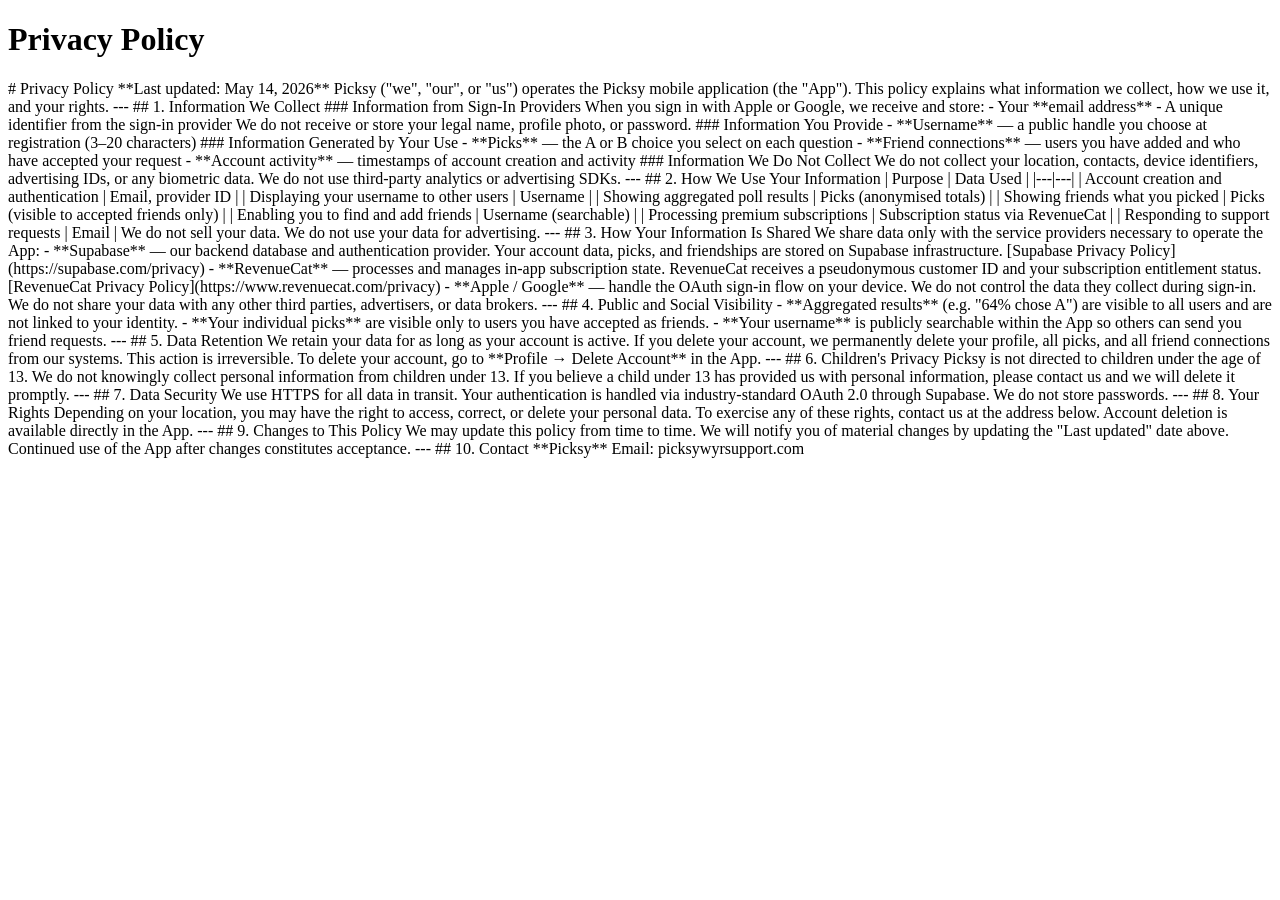
==== privacy.html @ c2216602 "first commit" ====
<!DOCTYPE html>
<html>
<head>
  <title>Privacy Policy</title>
</head>
<body>
  <h1>Privacy Policy</h1>
  <p># Privacy Policy

**Last updated: May 14, 2026**

Picksy ("we", "our", or "us") operates the Picksy mobile application (the "App"). This policy explains what information we collect, how we use it, and your rights.

---

## 1. Information We Collect

### Information from Sign-In Providers
When you sign in with Apple or Google, we receive and store:
- Your **email address**
- A unique identifier from the sign-in provider

We do not receive or store your legal name, profile photo, or password.

### Information You Provide
- **Username** — a public handle you choose at registration (3–20 characters)

### Information Generated by Your Use
- **Picks** — the A or B choice you select on each question
- **Friend connections** — users you have added and who have accepted your request
- **Account activity** — timestamps of account creation and activity

### Information We Do Not Collect
We do not collect your location, contacts, device identifiers, advertising IDs, or any biometric data. We do not use third-party analytics or advertising SDKs.

---

## 2. How We Use Your Information

| Purpose | Data Used |
|---|---|
| Account creation and authentication | Email, provider ID |
| Displaying your username to other users | Username |
| Showing aggregated poll results | Picks (anonymised totals) |
| Showing friends what you picked | Picks (visible to accepted friends only) |
| Enabling you to find and add friends | Username (searchable) |
| Processing premium subscriptions | Subscription status via RevenueCat |
| Responding to support requests | Email |

We do not sell your data. We do not use your data for advertising.

---

## 3. How Your Information Is Shared

We share data only with the service providers necessary to operate the App:

- **Supabase** — our backend database and authentication provider. Your account data, picks, and friendships are stored on Supabase infrastructure. [Supabase Privacy Policy](https://supabase.com/privacy)
- **RevenueCat** — processes and manages in-app subscription state. RevenueCat receives a pseudonymous customer ID and your subscription entitlement status. [RevenueCat Privacy Policy](https://www.revenuecat.com/privacy)
- **Apple / Google** — handle the OAuth sign-in flow on your device. We do not control the data they collect during sign-in.

We do not share your data with any other third parties, advertisers, or data brokers.

---

## 4. Public and Social Visibility

- **Aggregated results** (e.g. "64% chose A") are visible to all users and are not linked to your identity.
- **Your individual picks** are visible only to users you have accepted as friends.
- **Your username** is publicly searchable within the App so others can send you friend requests.

---

## 5. Data Retention

We retain your data for as long as your account is active. If you delete your account, we permanently delete your profile, all picks, and all friend connections from our systems. This action is irreversible.

To delete your account, go to **Profile → Delete Account** in the App.

---

## 6. Children's Privacy

Picksy is not directed to children under the age of 13. We do not knowingly collect personal information from children under 13. If you believe a child under 13 has provided us with personal information, please contact us and we will delete it promptly.

---

## 7. Data Security

We use HTTPS for all data in transit. Your authentication is handled via industry-standard OAuth 2.0 through Supabase. We do not store passwords.

---

## 8. Your Rights

Depending on your location, you may have the right to access, correct, or delete your personal data. To exercise any of these rights, contact us at the address below. Account deletion is available directly in the App.

---

## 9. Changes to This Policy

We may update this policy from time to time. We will notify you of material changes by updating the "Last updated" date above. Continued use of the App after changes constitutes acceptance.

---

## 10. Contact

**Picksy**
Email: picksywyrsupport.com</p>
</body>
</html>
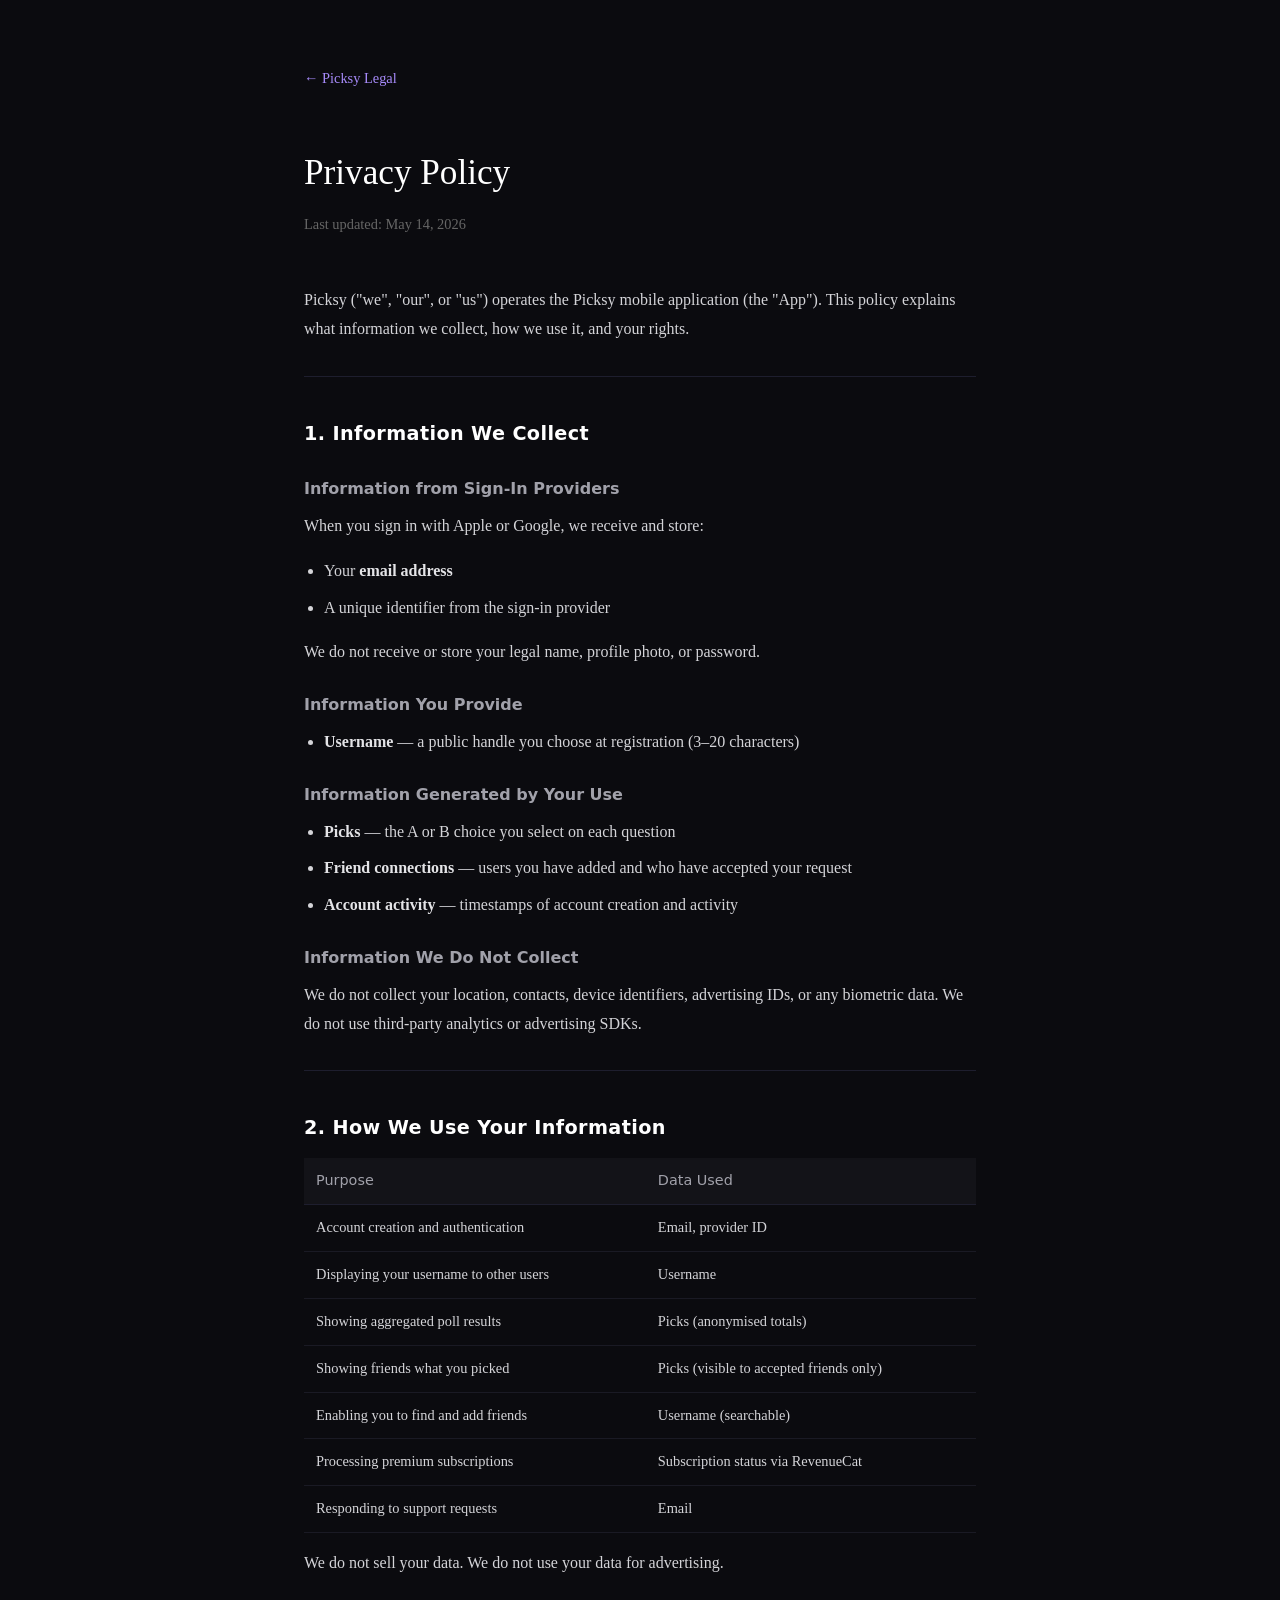
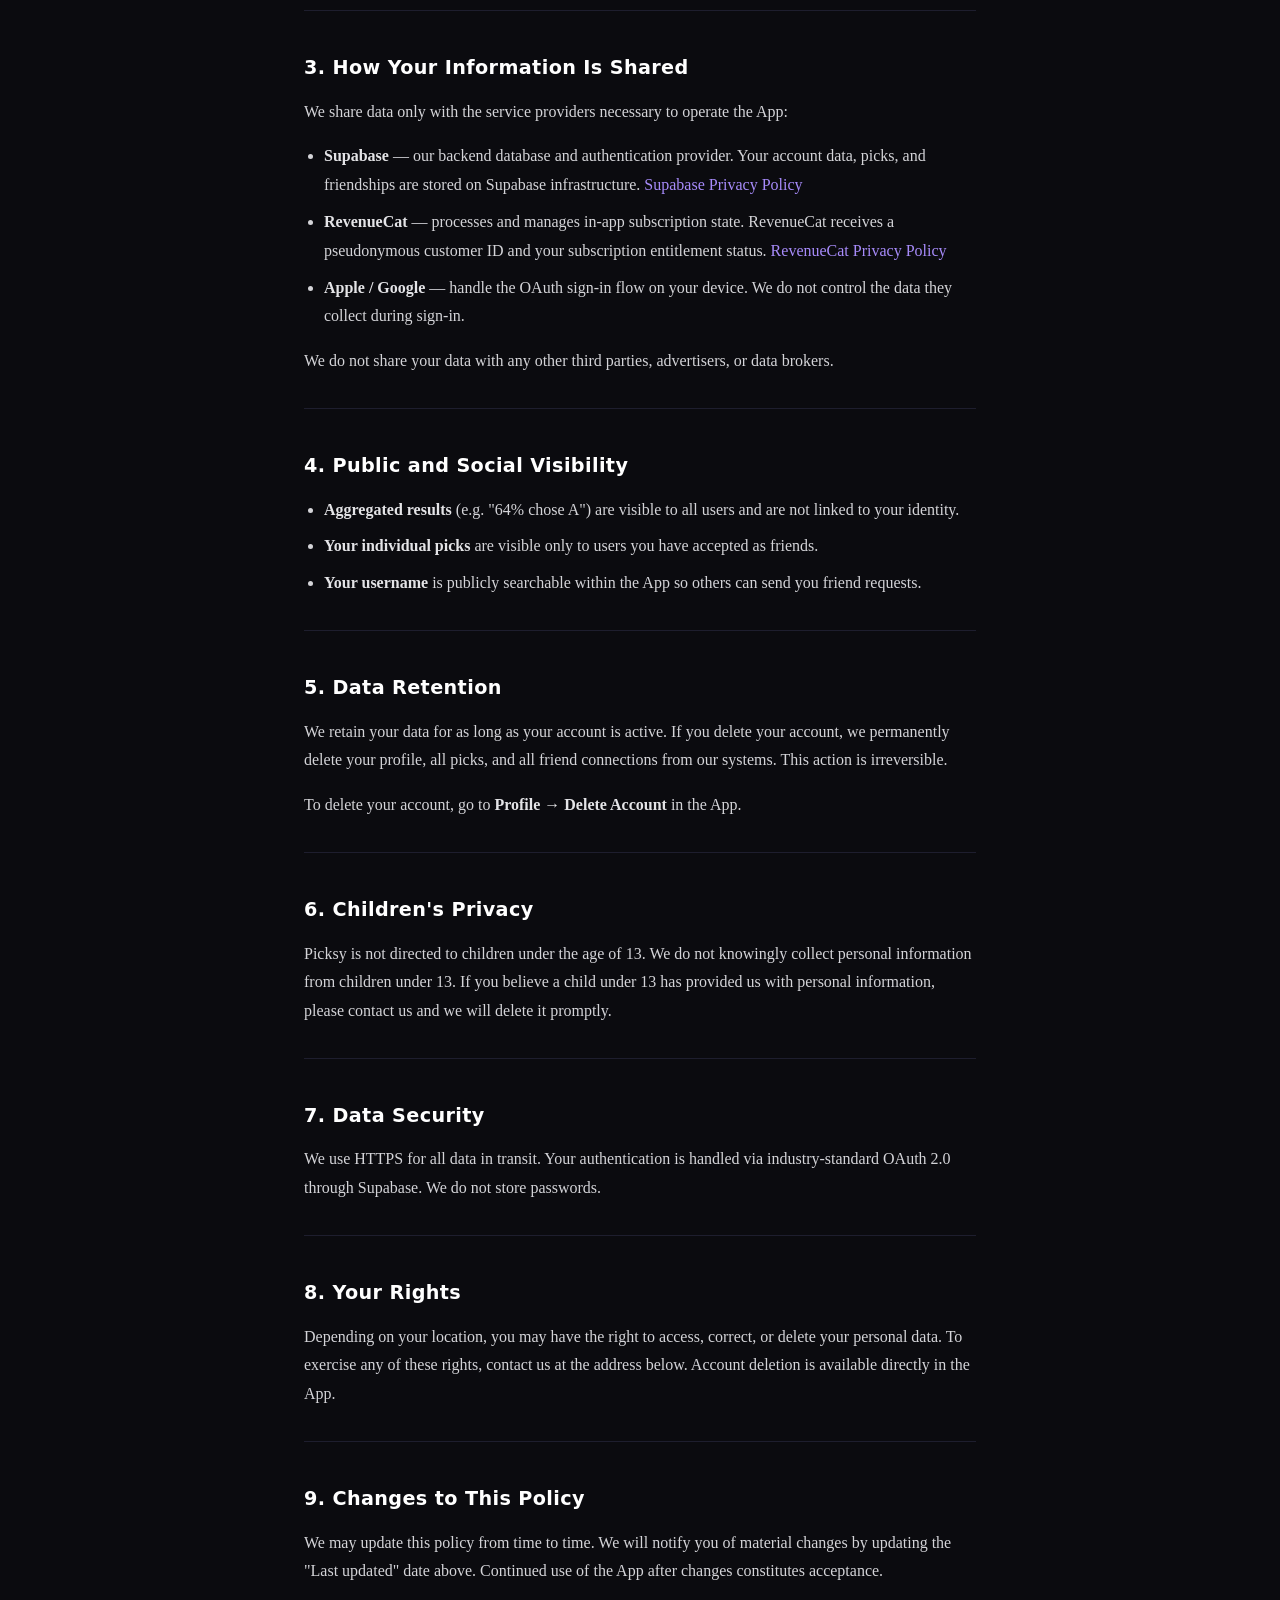
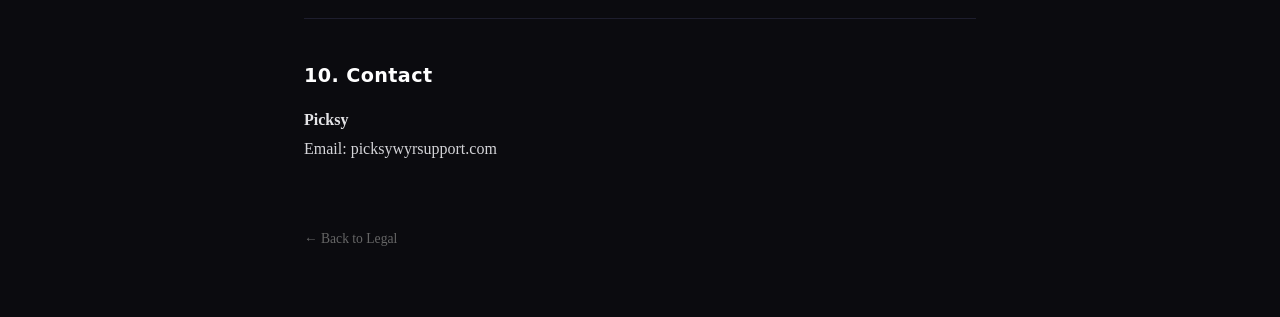
==== commit 6285916d: "second commit" ====
--- a/privacy.html
+++ b/privacy.html
@@ -1,111 +1,143 @@
 <!DOCTYPE html>
-<html>
+<html lang="en">
 <head>
-  <title>Privacy Policy</title>
+  <meta charset="UTF-8">
+  <meta name="viewport" content="width=device-width, initial-scale=1.0">
+  <title>Privacy Policy – Picksy</title>
+  <style>
+    * { margin: 0; padding: 0; box-sizing: border-box; }
+    body { background: #0B0B0F; color: #d4d4d8; font-family: Georgia, serif; line-height: 1.8; }
+    .container { max-width: 720px; margin: 0 auto; padding: 64px 24px; }
+    nav { margin-bottom: 48px; }
+    nav a { color: #a78bfa; text-decoration: none; font-size: 0.9rem; }
+    nav a:hover { color: #c4b5fd; }
+    h1 { font-size: 2.2rem; font-weight: 400; color: #fff; margin-bottom: 8px; }
+    .updated { color: #666; font-size: 0.9rem; margin-bottom: 48px; }
+    h2 { font-size: 1.2rem; font-weight: 600; color: #fff; margin: 40px 0 12px; font-family: system-ui, sans-serif; letter-spacing: 0.02em; }
+    h3 { font-size: 1rem; font-weight: 600; color: #a1a1aa; margin: 24px 0 8px; font-family: system-ui, sans-serif; }
+    p { margin-bottom: 16px; }
+    ul { padding-left: 20px; margin-bottom: 16px; }
+    li { margin-bottom: 8px; }
+    strong { color: #e4e4e7; }
+    hr { border: none; border-top: 1px solid #1e1e2e; margin: 32px 0; }
+    table { width: 100%; border-collapse: collapse; margin-bottom: 16px; font-size: 0.9rem; }
+    th { text-align: left; padding: 10px 12px; background: #131318; color: #a1a1aa; font-family: system-ui, sans-serif; font-weight: 500; border-bottom: 1px solid #1e1e2e; }
+    td { padding: 10px 12px; border-bottom: 1px solid #1a1a24; }
+    a { color: #a78bfa; text-decoration: none; }
+    a:hover { color: #c4b5fd; }
+    .back { display: inline-block; margin-top: 48px; color: #666; font-size: 0.85rem; text-decoration: none; }
+    .back:hover { color: #a78bfa; }
+  </style>
 </head>
 <body>
-  <h1>Privacy Policy</h1>
-  <p># Privacy Policy
+  <div class="container">
+    <nav><a href="/index.html">← Picksy Legal</a></nav>
 
-**Last updated: May 14, 2026**
+    <h1>Privacy Policy</h1>
+    <p class="updated">Last updated: May 14, 2026</p>
 
-Picksy ("we", "our", or "us") operates the Picksy mobile application (the "App"). This policy explains what information we collect, how we use it, and your rights.
+    <p>Picksy ("we", "our", or "us") operates the Picksy mobile application (the "App"). This policy explains what information we collect, how we use it, and your rights.</p>
 
----
+    <hr>
 
-## 1. Information We Collect
+    <h2>1. Information We Collect</h2>
 
-### Information from Sign-In Providers
-When you sign in with Apple or Google, we receive and store:
-- Your **email address**
-- A unique identifier from the sign-in provider
+    <h3>Information from Sign-In Providers</h3>
+    <p>When you sign in with Apple or Google, we receive and store:</p>
+    <ul>
+      <li>Your <strong>email address</strong></li>
+      <li>A unique identifier from the sign-in provider</li>
+    </ul>
+    <p>We do not receive or store your legal name, profile photo, or password.</p>
 
-We do not receive or store your legal name, profile photo, or password.
+    <h3>Information You Provide</h3>
+    <ul>
+      <li><strong>Username</strong> — a public handle you choose at registration (3–20 characters)</li>
+    </ul>
 
-### Information You Provide
-- **Username** — a public handle you choose at registration (3–20 characters)
+    <h3>Information Generated by Your Use</h3>
+    <ul>
+      <li><strong>Picks</strong> — the A or B choice you select on each question</li>
+      <li><strong>Friend connections</strong> — users you have added and who have accepted your request</li>
+      <li><strong>Account activity</strong> — timestamps of account creation and activity</li>
+    </ul>
 
-### Information Generated by Your Use
-- **Picks** — the A or B choice you select on each question
-- **Friend connections** — users you have added and who have accepted your request
-- **Account activity** — timestamps of account creation and activity
+    <h3>Information We Do Not Collect</h3>
+    <p>We do not collect your location, contacts, device identifiers, advertising IDs, or any biometric data. We do not use third-party analytics or advertising SDKs.</p>
 
-### Information We Do Not Collect
-We do not collect your location, contacts, device identifiers, advertising IDs, or any biometric data. We do not use third-party analytics or advertising SDKs.
+    <hr>
 
----
+    <h2>2. How We Use Your Information</h2>
 
-## 2. How We Use Your Information
+    <table>
+      <thead>
+        <tr><th>Purpose</th><th>Data Used</th></tr>
+      </thead>
+      <tbody>
+        <tr><td>Account creation and authentication</td><td>Email, provider ID</td></tr>
+        <tr><td>Displaying your username to other users</td><td>Username</td></tr>
+        <tr><td>Showing aggregated poll results</td><td>Picks (anonymised totals)</td></tr>
+        <tr><td>Showing friends what you picked</td><td>Picks (visible to accepted friends only)</td></tr>
+        <tr><td>Enabling you to find and add friends</td><td>Username (searchable)</td></tr>
+        <tr><td>Processing premium subscriptions</td><td>Subscription status via RevenueCat</td></tr>
+        <tr><td>Responding to support requests</td><td>Email</td></tr>
+      </tbody>
+    </table>
 
-| Purpose | Data Used |
-|---|---|
-| Account creation and authentication | Email, provider ID |
-| Displaying your username to other users | Username |
-| Showing aggregated poll results | Picks (anonymised totals) |
-| Showing friends what you picked | Picks (visible to accepted friends only) |
-| Enabling you to find and add friends | Username (searchable) |
-| Processing premium subscriptions | Subscription status via RevenueCat |
-| Responding to support requests | Email |
+    <p>We do not sell your data. We do not use your data for advertising.</p>
 
-We do not sell your data. We do not use your data for advertising.
+    <hr>
 
----
+    <h2>3. How Your Information Is Shared</h2>
+    <p>We share data only with the service providers necessary to operate the App:</p>
+    <ul>
+      <li><strong>Supabase</strong> — our backend database and authentication provider. Your account data, picks, and friendships are stored on Supabase infrastructure. <a href="https://supabase.com/privacy">Supabase Privacy Policy</a></li>
+      <li><strong>RevenueCat</strong> — processes and manages in-app subscription state. RevenueCat receives a pseudonymous customer ID and your subscription entitlement status. <a href="https://www.revenuecat.com/privacy">RevenueCat Privacy Policy</a></li>
+      <li><strong>Apple / Google</strong> — handle the OAuth sign-in flow on your device. We do not control the data they collect during sign-in.</li>
+    </ul>
+    <p>We do not share your data with any other third parties, advertisers, or data brokers.</p>
 
-## 3. How Your Information Is Shared
+    <hr>
 
-We share data only with the service providers necessary to operate the App:
+    <h2>4. Public and Social Visibility</h2>
+    <ul>
+      <li><strong>Aggregated results</strong> (e.g. "64% chose A") are visible to all users and are not linked to your identity.</li>
+      <li><strong>Your individual picks</strong> are visible only to users you have accepted as friends.</li>
+      <li><strong>Your username</strong> is publicly searchable within the App so others can send you friend requests.</li>
+    </ul>
 
-- **Supabase** — our backend database and authentication provider. Your account data, picks, and friendships are stored on Supabase infrastructure. [Supabase Privacy Policy](https://supabase.com/privacy)
-- **RevenueCat** — processes and manages in-app subscription state. RevenueCat receives a pseudonymous customer ID and your subscription entitlement status. [RevenueCat Privacy Policy](https://www.revenuecat.com/privacy)
-- **Apple / Google** — handle the OAuth sign-in flow on your device. We do not control the data they collect during sign-in.
+    <hr>
 
-We do not share your data with any other third parties, advertisers, or data brokers.
+    <h2>5. Data Retention</h2>
+    <p>We retain your data for as long as your account is active. If you delete your account, we permanently delete your profile, all picks, and all friend connections from our systems. This action is irreversible.</p>
+    <p>To delete your account, go to <strong>Profile → Delete Account</strong> in the App.</p>
 
----
+    <hr>
 
-## 4. Public and Social Visibility
+    <h2>6. Children's Privacy</h2>
+    <p>Picksy is not directed to children under the age of 13. We do not knowingly collect personal information from children under 13. If you believe a child under 13 has provided us with personal information, please contact us and we will delete it promptly.</p>
 
-- **Aggregated results** (e.g. "64% chose A") are visible to all users and are not linked to your identity.
-- **Your individual picks** are visible only to users you have accepted as friends.
-- **Your username** is publicly searchable within the App so others can send you friend requests.
+    <hr>
 
----
+    <h2>7. Data Security</h2>
+    <p>We use HTTPS for all data in transit. Your authentication is handled via industry-standard OAuth 2.0 through Supabase. We do not store passwords.</p>
 
-## 5. Data Retention
+    <hr>
 
-We retain your data for as long as your account is active. If you delete your account, we permanently delete your profile, all picks, and all friend connections from our systems. This action is irreversible.
+    <h2>8. Your Rights</h2>
+    <p>Depending on your location, you may have the right to access, correct, or delete your personal data. To exercise any of these rights, contact us at the address below. Account deletion is available directly in the App.</p>
 
-To delete your account, go to **Profile → Delete Account** in the App.
+    <hr>
 
----
+    <h2>9. Changes to This Policy</h2>
+    <p>We may update this policy from time to time. We will notify you of material changes by updating the "Last updated" date above. Continued use of the App after changes constitutes acceptance.</p>
 
-## 6. Children's Privacy
+    <hr>
 
-Picksy is not directed to children under the age of 13. We do not knowingly collect personal information from children under 13. If you believe a child under 13 has provided us with personal information, please contact us and we will delete it promptly.
+    <h2>10. Contact</h2>
+    <p><strong>Picksy</strong><br>Email: picksywyrsupport.com</p>
 
----
-
-## 7. Data Security
-
-We use HTTPS for all data in transit. Your authentication is handled via industry-standard OAuth 2.0 through Supabase. We do not store passwords.
-
----
-
-## 8. Your Rights
-
-Depending on your location, you may have the right to access, correct, or delete your personal data. To exercise any of these rights, contact us at the address below. Account deletion is available directly in the App.
-
----
-
-## 9. Changes to This Policy
-
-We may update this policy from time to time. We will notify you of material changes by updating the "Last updated" date above. Continued use of the App after changes constitutes acceptance.
-
----
-
-## 10. Contact
-
-**Picksy**
-Email: picksywyrsupport.com</p>
+    <a class="back" href="/index.html">← Back to Legal</a>
+  </div>
 </body>
-</html>+</html>
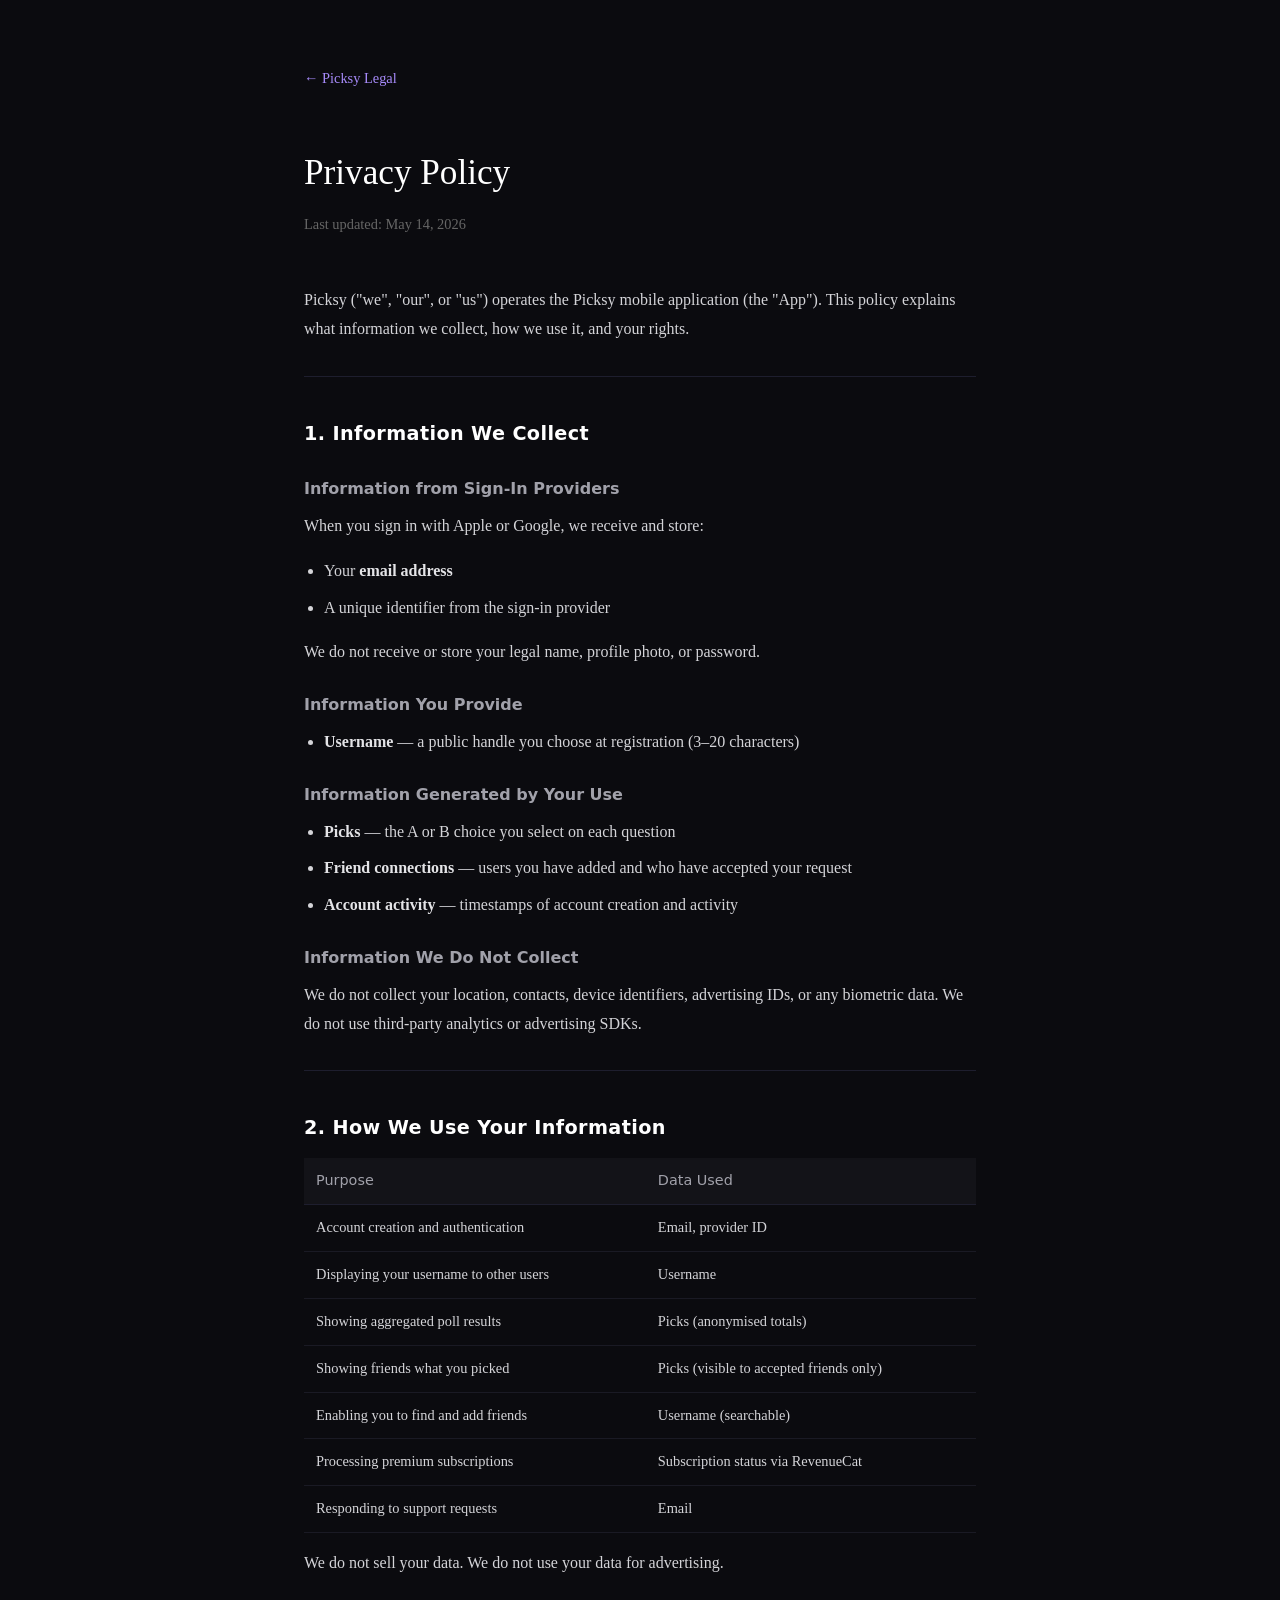
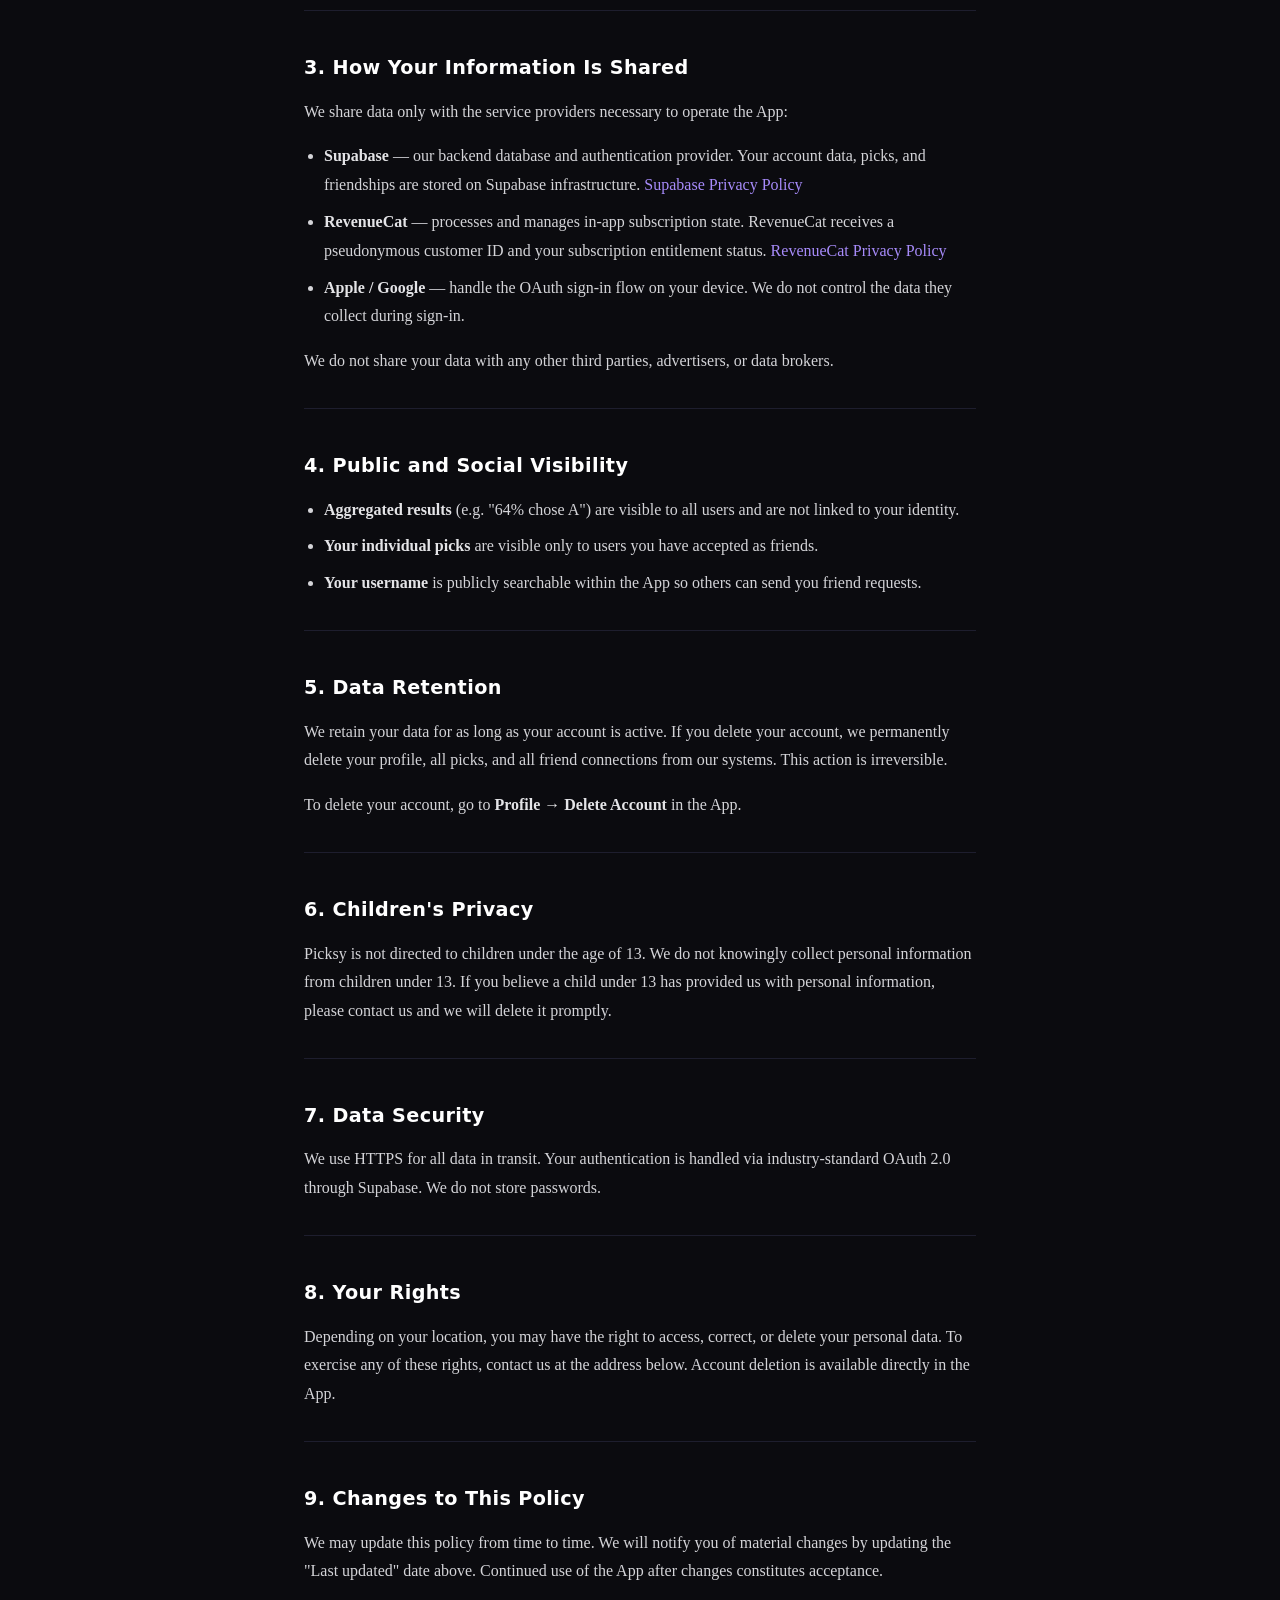
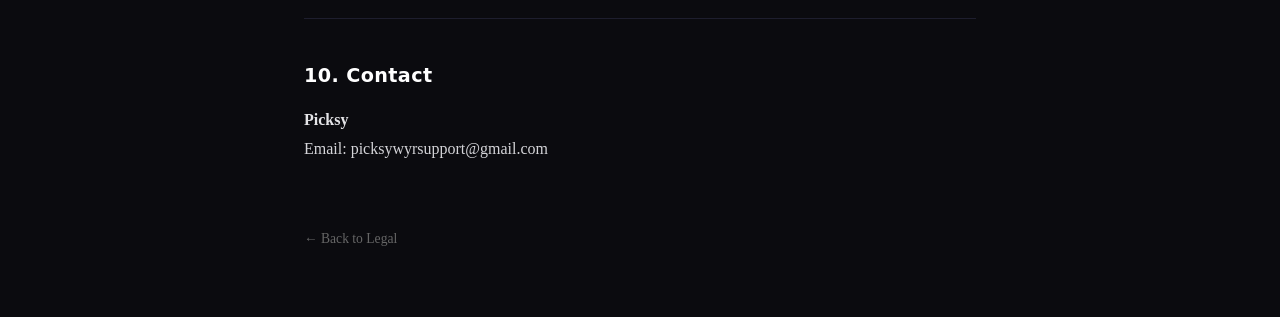
==== commit 92d3bd2b: "update" ====
--- a/privacy.html
+++ b/privacy.html
@@ -135,7 +135,7 @@
     <hr>
 
     <h2>10. Contact</h2>
-    <p><strong>Picksy</strong><br>Email: picksywyrsupport.com</p>
+    <p><strong>Picksy</strong><br>Email: picksywyrsupport@gmail.com</p>
 
     <a class="back" href="/index.html">← Back to Legal</a>
   </div>
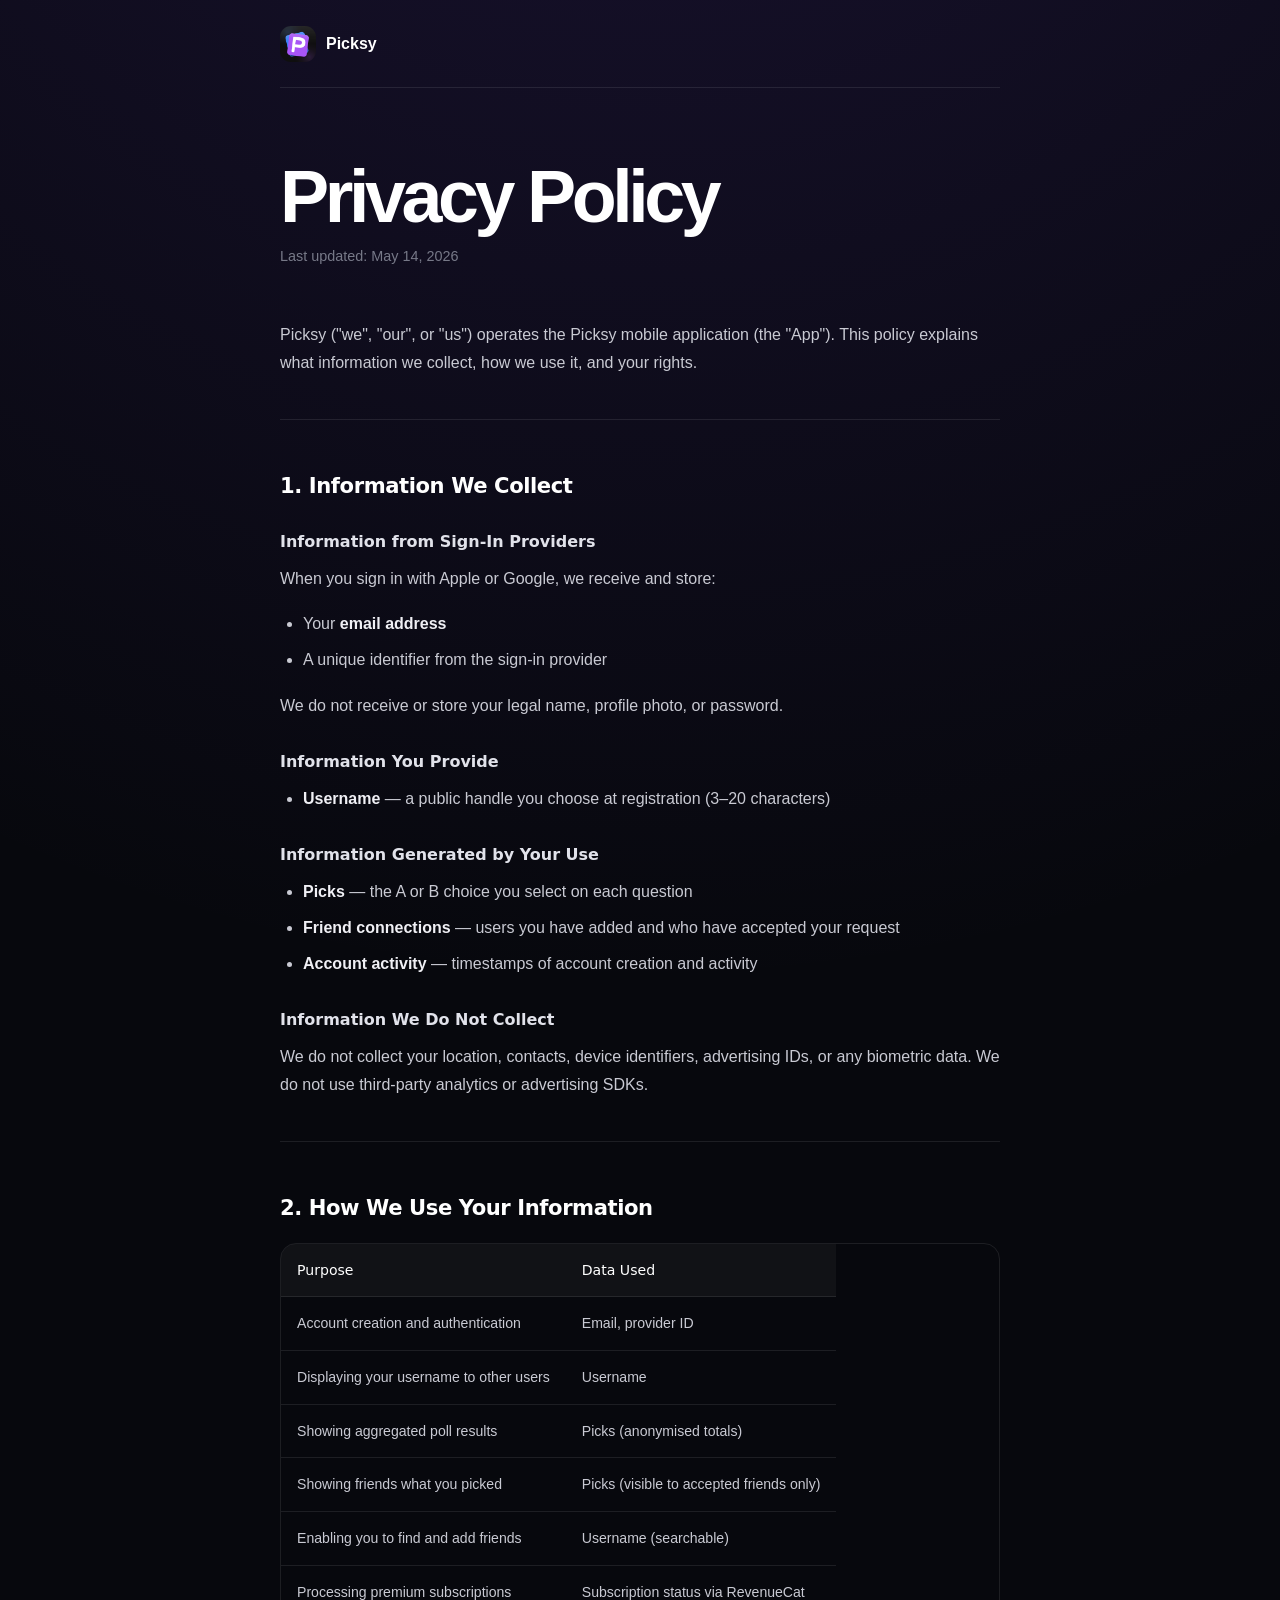
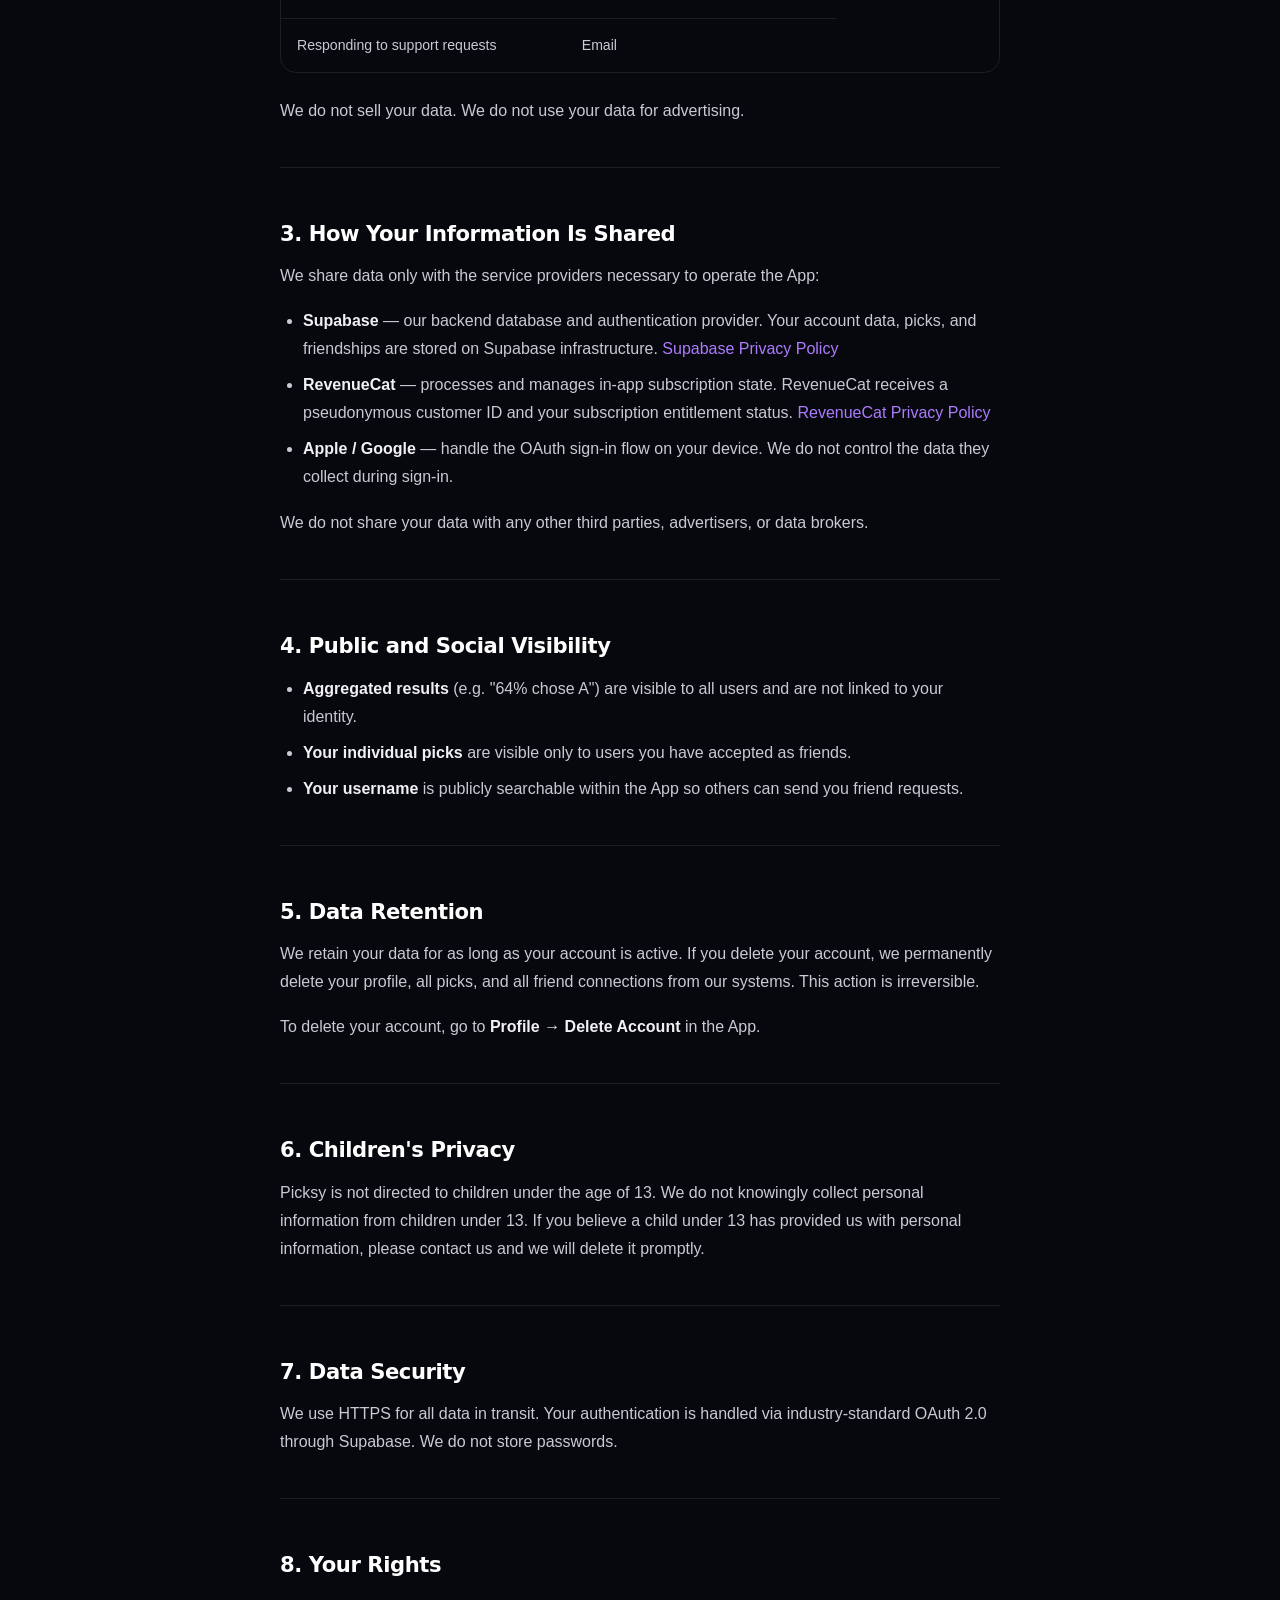
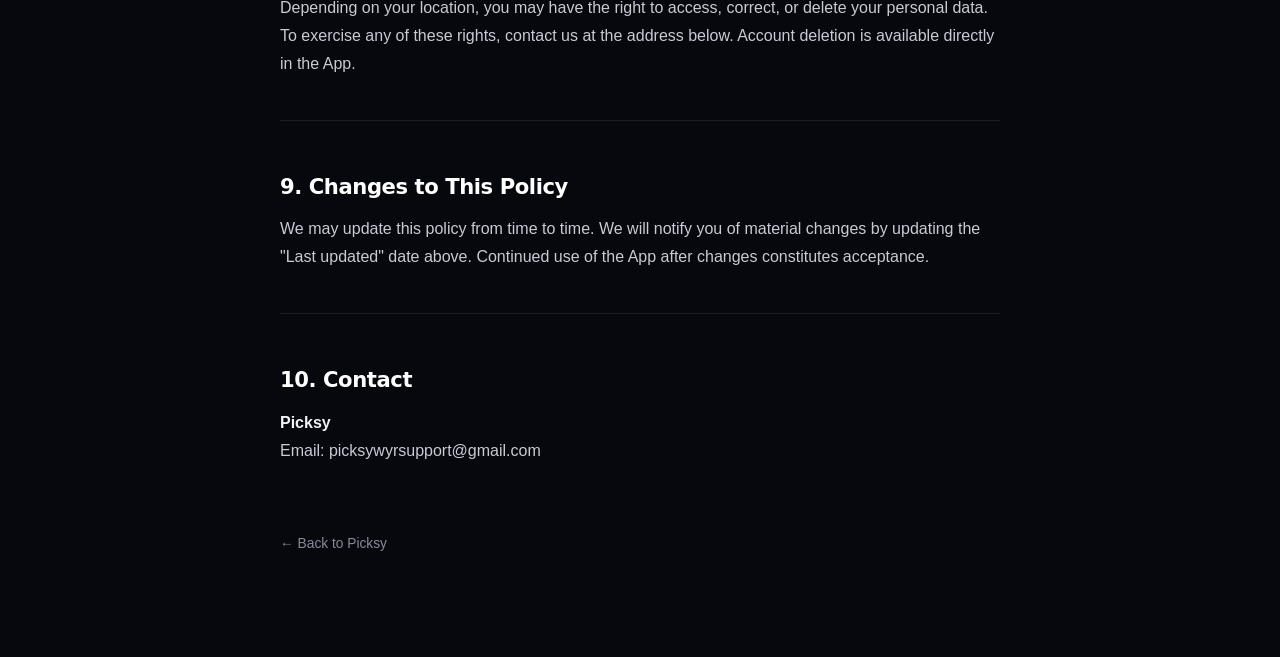
==== commit e8def099: "update" ====
--- a/privacy.html
+++ b/privacy.html
@@ -28,10 +28,12 @@
     .back { display: inline-block; margin-top: 48px; color: #666; font-size: 0.85rem; text-decoration: none; }
     .back:hover { color: #a78bfa; }
   </style>
+  <link rel="icon" type="image/png" href="assets/picksy-icon-1024.png">
+  <link rel="stylesheet" href="styles.css">
 </head>
-<body>
+<body class="legal-page">
   <div class="container">
-    <nav><a href="/index.html">← Picksy Legal</a></nav>
+    <nav><a href="index.html"><img src="assets/picksy-icon-1024.png" alt="" width="36" height="36"> Picksy</a></nav>
 
     <h1>Privacy Policy</h1>
     <p class="updated">Last updated: May 14, 2026</p>
@@ -137,7 +139,7 @@
     <h2>10. Contact</h2>
     <p><strong>Picksy</strong><br>Email: picksywyrsupport@gmail.com</p>
 
-    <a class="back" href="/index.html">← Back to Legal</a>
+    <a class="back" href="index.html">← Back to Picksy</a>
   </div>
 </body>
 </html>
--- a/styles.css
+++ b/styles.css
@@ -0,0 +1,210 @@
+:root {
+  --bg: #07080d;
+  --surface: #10121a;
+  --line: rgba(255, 255, 255, 0.09);
+  --text: #f7f7fb;
+  --muted: #9a9cac;
+  --blue: #4387ff;
+  --violet: #a84ff5;
+  --pink: #ec5fd1;
+  --lime: #ccff57;
+  --gradient: linear-gradient(135deg, var(--blue), var(--violet) 58%, var(--pink));
+  --shadow: 0 28px 80px rgba(0, 0, 0, 0.42);
+  --radius-lg: 32px;
+  --radius-md: 22px;
+  --max: 1180px;
+}
+
+* { box-sizing: border-box; margin: 0; padding: 0; }
+html { scroll-behavior: smooth; }
+body {
+  min-height: 100vh;
+  overflow-x: hidden;
+  background: var(--bg);
+  color: var(--text);
+  font-family: Inter, ui-sans-serif, -apple-system, BlinkMacSystemFont, "Segoe UI", sans-serif;
+  -webkit-font-smoothing: antialiased;
+}
+body::selection { background: var(--violet); color: #fff; }
+a { color: inherit; }
+button, a { -webkit-tap-highlight-color: transparent; }
+button { font: inherit; }
+.site-shell { position: relative; isolation: isolate; }
+.site-shell::before {
+  position: absolute;
+  z-index: -2;
+  top: -400px;
+  left: 50%;
+  width: 1000px;
+  height: 800px;
+  border-radius: 50%;
+  background: radial-gradient(circle, rgba(111, 76, 255, 0.22), transparent 67%);
+  content: "";
+  transform: translateX(-50%);
+  pointer-events: none;
+}
+.wrap { width: min(calc(100% - 40px), var(--max)); margin-inline: auto; }
+.site-nav { display: flex; min-height: 88px; align-items: center; justify-content: space-between; gap: 24px; }
+.brand { display: inline-flex; align-items: center; gap: 11px; color: #fff; font-size: 1.18rem; font-weight: 800; letter-spacing: -0.03em; text-decoration: none; }
+.brand img { width: 42px; height: 42px; border-radius: 12px; box-shadow: 0 10px 32px rgba(159, 78, 242, 0.25); }
+.nav-links { display: flex; align-items: center; gap: 30px; list-style: none; }
+.nav-links a { color: #bbbcca; font-size: 0.91rem; font-weight: 650; text-decoration: none; transition: color 180ms ease; }
+.nav-links a:hover, .nav-links a:focus-visible { color: #fff; }
+.nav-cta, .primary-button {
+  display: inline-flex;
+  min-height: 46px;
+  align-items: center;
+  justify-content: center;
+  gap: 9px;
+  border: 1px solid rgba(255, 255, 255, 0.16);
+  border-radius: 999px;
+  background: #fff;
+  color: #0c0d13 !important;
+  font-weight: 800 !important;
+  text-decoration: none;
+  box-shadow: 0 10px 30px rgba(255, 255, 255, 0.08);
+  transition: transform 180ms ease, box-shadow 180ms ease;
+}
+.nav-cta { padding: 0 20px; }
+.nav-cta:hover, .primary-button:hover { transform: translateY(-2px); box-shadow: 0 14px 40px rgba(255, 255, 255, 0.14); }
+.hero { display: grid; min-height: 710px; align-items: center; grid-template-columns: 0.9fr 1.1fr; gap: 64px; padding: 54px 0 84px; }
+.hero > *, .poll-stage, .poll-card, .choice-text { min-width: 0; }
+.eyebrow { display: inline-flex; align-items: center; gap: 9px; margin-bottom: 22px; color: #c8c9d5; font-size: 0.77rem; font-weight: 800; letter-spacing: 0.13em; text-transform: uppercase; }
+.eyebrow::before { width: 8px; height: 8px; border-radius: 50%; background: var(--lime); box-shadow: 0 0 18px var(--lime); content: ""; }
+.hero h1 { max-width: 660px; margin-bottom: 24px; font-size: clamp(3.6rem, 7vw, 6.8rem); font-weight: 850; letter-spacing: -0.072em; line-height: 0.88; }
+.hero h1 span { display: block; background: var(--gradient); background-clip: text; -webkit-background-clip: text; color: transparent; }
+.hero-copy > p { max-width: 520px; color: var(--muted); font-size: clamp(1rem, 1.8vw, 1.18rem); line-height: 1.7; }
+.hero-actions { display: flex; align-items: center; gap: 18px; margin-top: 34px; }
+.primary-button { min-height: 56px; padding: 0 25px; }
+.text-link { color: #c4c5d1; font-size: 0.93rem; font-weight: 700; text-decoration: none; }
+.text-link span { display: inline-block; transition: transform 180ms ease; }
+.text-link:hover span { transform: translateY(4px); }
+.poll-stage { position: relative; min-height: 560px; }
+.poll-stage::before, .poll-stage::after { position: absolute; z-index: -1; border-radius: 44px; content: ""; }
+.poll-stage::before { inset: 34px -14px 22px 40px; background: linear-gradient(145deg, rgba(61, 133, 255, 0.46), rgba(151, 75, 240, 0.17)); transform: rotate(4deg); }
+.poll-stage::after { right: 8%; bottom: -5%; width: 66%; height: 35%; background: rgba(168, 79, 245, 0.27); filter: blur(70px); }
+.poll-card { position: relative; overflow: hidden; padding: 30px; border: 1px solid rgba(255, 255, 255, 0.14); border-radius: 40px; background: linear-gradient(155deg, rgba(25, 28, 40, 0.97), rgba(11, 12, 18, 0.98)); box-shadow: var(--shadow); }
+.poll-card::before { position: absolute; top: -160px; right: -120px; width: 360px; height: 360px; border-radius: 50%; background: rgba(130, 73, 255, 0.14); content: ""; filter: blur(10px); }
+.poll-top { position: relative; display: flex; align-items: center; justify-content: space-between; gap: 20px; margin-bottom: 26px; }
+.poll-number { color: #77798a; font-size: 0.76rem; font-weight: 800; letter-spacing: 0.14em; text-transform: uppercase; }
+.live-pill { display: inline-flex; align-items: center; gap: 7px; padding: 7px 11px; border: 1px solid rgba(204, 255, 87, 0.18); border-radius: 999px; background: rgba(204, 255, 87, 0.07); color: var(--lime); font-size: 0.7rem; font-weight: 800; letter-spacing: 0.08em; text-transform: uppercase; }
+.live-pill::before { width: 6px; height: 6px; border-radius: 50%; background: currentColor; content: ""; box-shadow: 0 0 10px currentColor; }
+.prompt { position: relative; max-width: 520px; margin-bottom: 26px; overflow-wrap: anywhere; font-size: clamp(1.45rem, 2.6vw, 2.12rem); font-weight: 780; letter-spacing: -0.035em; line-height: 1.22; }
+.choice-list { position: relative; display: grid; gap: 13px; }
+.choice { position: relative; display: grid; overflow: hidden; width: 100%; min-height: 122px; padding: 22px 24px; border: 1px solid var(--line); border-radius: 22px; background: rgba(255, 255, 255, 0.045); color: #fff; cursor: pointer; grid-template-columns: 44px 1fr auto; align-items: center; gap: 15px; text-align: left; transition: border-color 180ms ease, background 180ms ease, transform 180ms ease; }
+.choice::before { position: absolute; z-index: 0; top: 0; bottom: 0; left: 0; width: var(--result, 0%); background: linear-gradient(90deg, rgba(66, 134, 255, 0.22), rgba(168, 79, 245, 0.2)); content: ""; transition: width 800ms cubic-bezier(0.22, 1, 0.36, 1); }
+.choice:hover, .choice:focus-visible { border-color: rgba(255, 255, 255, 0.24); background: rgba(255, 255, 255, 0.075); outline: none; transform: translateY(-2px); }
+.choice.selected { border-color: rgba(163, 84, 246, 0.68); }
+.choice-letter, .choice-text, .choice-result { position: relative; z-index: 1; }
+.choice-letter { display: grid; width: 42px; height: 42px; place-items: center; border: 1px solid rgba(255, 255, 255, 0.14); border-radius: 12px; background: rgba(255, 255, 255, 0.06); color: #c9cad4; font-size: 0.82rem; font-weight: 850; }
+.choice-text { max-width: 370px; font-size: 1rem; font-weight: 680; line-height: 1.45; }
+.choice-result { min-width: 45px; color: #fff; font-size: 1.25rem; font-weight: 850; opacity: 0; transform: translateX(8px); transition: opacity 300ms ease, transform 300ms ease; }
+.poll-card.answered .choice-result { opacity: 1; transform: translateX(0); }
+.poll-footer { display: flex; min-height: 42px; align-items: flex-end; justify-content: space-between; gap: 20px; padding-top: 20px; color: #707282; font-size: 0.75rem; font-weight: 650; }
+.poll-feedback { color: #c7c8d4; }
+.next-question { display: none; border: 0; background: transparent; color: #fff; cursor: pointer; font-weight: 800; }
+.poll-card.answered .next-question { display: inline-flex; align-items: center; gap: 6px; }
+.ticker { overflow: hidden; border-block: 1px solid var(--line); background: rgba(255, 255, 255, 0.018); }
+.ticker-track { display: flex; width: max-content; padding: 18px 0; animation: ticker 30s linear infinite; }
+.ticker span { display: inline-flex; align-items: center; color: #8d8f9e; font-size: 0.74rem; font-weight: 800; letter-spacing: 0.12em; text-transform: uppercase; }
+.ticker span::after { width: 5px; height: 5px; margin: 0 35px; border-radius: 50%; background: var(--violet); content: ""; box-shadow: 0 0 12px rgba(168, 79, 245, 0.7); }
+@keyframes ticker { to { transform: translateX(-50%); } }
+.section { padding: 130px 0; }
+.section-heading { max-width: 760px; margin-bottom: 58px; }
+.section-kicker { margin-bottom: 16px; color: #8a67ff; font-size: 0.75rem; font-weight: 850; letter-spacing: 0.14em; text-transform: uppercase; }
+.section h2 { font-size: clamp(2.4rem, 5vw, 4.7rem); font-weight: 820; letter-spacing: -0.06em; line-height: 0.98; }
+.feature-grid { display: grid; grid-template-columns: repeat(3, 1fr); gap: 18px; }
+.feature-card { position: relative; overflow: hidden; min-height: 350px; padding: 30px; border: 1px solid var(--line); border-radius: var(--radius-md); background: linear-gradient(155deg, rgba(255, 255, 255, 0.055), rgba(255, 255, 255, 0.025)); }
+.feature-card::after { position: absolute; right: -90px; bottom: -130px; width: 260px; height: 260px; border-radius: 50%; background: var(--glow, rgba(79, 128, 255, 0.18)); content: ""; filter: blur(30px); }
+.feature-card:nth-child(2) { --glow: rgba(168, 79, 245, 0.2); }
+.feature-card:nth-child(3) { --glow: rgba(236, 95, 209, 0.16); }
+.feature-index { display: grid; width: 46px; height: 46px; margin-bottom: 88px; place-items: center; border: 1px solid var(--line); border-radius: 14px; color: #9e86ff; font-size: 0.78rem; font-weight: 850; }
+.feature-card h3 { margin-bottom: 12px; font-size: 1.35rem; letter-spacing: -0.035em; }
+.feature-card p { position: relative; z-index: 1; max-width: 300px; color: var(--muted); font-size: 0.95rem; line-height: 1.65; }
+.social-section { display: grid; align-items: center; grid-template-columns: 1fr 1fr; gap: 80px; }
+.social-copy h2 { margin-bottom: 24px; }
+.social-copy > p { max-width: 500px; color: var(--muted); line-height: 1.75; }
+.friend-list { position: relative; padding: 22px; border: 1px solid var(--line); border-radius: var(--radius-lg); background: linear-gradient(155deg, rgba(24, 27, 39, 0.95), rgba(12, 13, 19, 0.95)); box-shadow: var(--shadow); }
+.friend-list::before { position: absolute; z-index: -1; inset: 40px -22px -22px 30px; border-radius: 34px; background: rgba(165, 75, 245, 0.18); content: ""; filter: blur(30px); }
+.friend-row { display: grid; padding: 18px 14px; grid-template-columns: 46px 1fr auto; align-items: center; gap: 14px; border-bottom: 1px solid var(--line); }
+.friend-row:last-child { border-bottom: 0; }
+.avatar { display: grid; width: 46px; height: 46px; place-items: center; border-radius: 15px; background: var(--avatar); font-size: 0.86rem; font-weight: 850; }
+.friend-name { margin-bottom: 4px; font-size: 0.94rem; font-weight: 750; }
+.friend-pick { color: #858797; font-size: 0.79rem; }
+.pick-badge { padding: 7px 11px; border-radius: 999px; background: rgba(255, 255, 255, 0.06); color: #d6d7df; font-size: 0.72rem; font-weight: 800; }
+.cta-panel { position: relative; overflow: hidden; padding: 82px 30px; border: 1px solid rgba(255, 255, 255, 0.15); border-radius: 40px; background: linear-gradient(135deg, #347df4 0%, #984ce8 55%, #d851c0 110%); text-align: center; box-shadow: 0 35px 100px rgba(121, 62, 223, 0.3); }
+.cta-panel::before, .cta-panel::after { position: absolute; width: 340px; height: 340px; border: 1px solid rgba(255, 255, 255, 0.12); border-radius: 90px; content: ""; transform: rotate(28deg); }
+.cta-panel::before { top: -250px; left: -100px; }
+.cta-panel::after { right: -90px; bottom: -280px; }
+.cta-panel img { width: 72px; height: 72px; margin-bottom: 26px; border-radius: 21px; box-shadow: 0 18px 48px rgba(18, 9, 39, 0.28); }
+.cta-panel h2 { max-width: 720px; margin: 0 auto 18px; font-size: clamp(2.5rem, 5vw, 5rem); letter-spacing: -0.065em; }
+.cta-panel p { max-width: 560px; margin: 0 auto 32px; color: rgba(255, 255, 255, 0.79); font-size: 1.05rem; line-height: 1.65; }
+.site-footer { display: flex; padding: 50px 0; align-items: center; justify-content: space-between; gap: 30px; color: #747685; font-size: 0.78rem; }
+.footer-links { display: flex; flex-wrap: wrap; gap: 24px; }
+.footer-links a { text-decoration: none; transition: color 180ms ease; }
+.footer-links a:hover { color: #fff; }
+
+/* Legal and support pages */
+.legal-page { background: radial-gradient(circle at 50% -15%, rgba(117, 69, 230, 0.18), transparent 35%), var(--bg); color: #c9cad3; line-height: 1.75; }
+.legal-page .container { width: min(calc(100% - 40px), 820px); margin: 0 auto; padding: 0 0 100px; }
+.legal-page nav { display: flex; min-height: 88px; align-items: center; justify-content: space-between; margin-bottom: 72px; border-bottom: 1px solid var(--line); }
+.legal-page nav > a { display: inline-flex; align-items: center; gap: 10px; color: #fff; font-size: 1rem; font-weight: 800; text-decoration: none; }
+.legal-page nav img { width: 36px; height: 36px; border-radius: 11px; }
+.legal-page h1 { margin-bottom: 10px; color: #fff; font-size: clamp(2.6rem, 7vw, 4.6rem); font-weight: 820; letter-spacing: -0.06em; line-height: 1; }
+.legal-page .updated, .legal-page .intro { margin-bottom: 52px; color: #777988; font-size: 0.9rem; }
+.legal-page h2 { margin: 52px 0 14px; color: #fff; font-size: 1.32rem; font-weight: 780; letter-spacing: -0.02em; line-height: 1.35; }
+.legal-page h3 { margin: 28px 0 9px; color: #e1e2ea; font-size: 1rem; }
+.legal-page p { margin-bottom: 17px; }
+.legal-page ul { margin: 0 0 18px; padding-left: 23px; }
+.legal-page li { margin-bottom: 8px; }
+.legal-page strong { color: #f0f0f5; }
+.legal-page hr { height: 1px; margin: 42px 0; border: 0; background: var(--line); }
+.legal-page a { color: #ad7bff; text-underline-offset: 3px; }
+.legal-page table { display: block; overflow-x: auto; width: 100%; margin: 20px 0 24px; border: 1px solid var(--line); border-radius: 16px; border-collapse: separate; border-spacing: 0; font-size: 0.88rem; }
+.legal-page thead, .legal-page tbody, .legal-page tr { min-width: 660px; }
+.legal-page th, .legal-page td { padding: 14px 16px; border-bottom: 1px solid var(--line); text-align: left; }
+.legal-page th { background: rgba(255, 255, 255, 0.04); color: #fff; }
+.legal-page tr:last-child td { border-bottom: 0; }
+.legal-page .caps { padding: 20px; border: 1px solid var(--line); border-radius: 14px; background: rgba(255, 255, 255, 0.025); color: #a9aab6; font-size: 0.84rem; }
+.legal-page .contact-box { margin-top: 22px; padding: 24px; border: 1px solid rgba(168, 79, 245, 0.28); border-radius: 18px; background: rgba(168, 79, 245, 0.07); }
+.legal-page .contact-box a { color: #fff; font-weight: 750; text-decoration: none; }
+.legal-page .back { display: inline-block; margin-top: 50px; color: #888a99; font-size: 0.86rem; text-decoration: none; }
+@media (max-width: 900px) {
+  .hero { grid-template-columns: 1fr; gap: 50px; padding-top: 80px; }
+  .hero-copy { text-align: center; }
+  .hero-copy > p { margin-inline: auto; }
+  .hero-actions { justify-content: center; }
+  .poll-stage { width: min(100%, 640px); margin-inline: auto; }
+  .feature-grid { grid-template-columns: 1fr; }
+  .feature-card { min-height: 270px; }
+  .feature-index { margin-bottom: 48px; }
+  .social-section { grid-template-columns: 1fr; gap: 50px; }
+}
+@media (max-width: 640px) {
+  .wrap { width: min(calc(100% - 28px), var(--max)); }
+  .site-nav { min-height: 74px; }
+  .nav-links li:not(:last-child) { display: none; }
+  .nav-cta { min-height: 42px; padding-inline: 15px; font-size: 0.82rem !important; }
+  .hero { min-height: auto; padding: 64px 0 72px; }
+  .hero h1 { font-size: clamp(3.1rem, 17vw, 4.8rem); }
+  .hero h1 { overflow-wrap: anywhere; }
+  .hero-actions { flex-direction: column; }
+  .poll-stage { min-height: auto; }
+  .poll-card { padding: 22px; border-radius: 28px; }
+  .choice { min-height: 130px; padding: 18px; grid-template-columns: 38px 1fr auto; gap: 12px; }
+  .choice-letter { width: 38px; height: 38px; }
+  .choice-text { overflow-wrap: anywhere; font-size: 0.9rem; }
+  .choice-result { font-size: 1rem; }
+  .poll-footer { align-items: center; }
+  .section { padding: 92px 0; }
+  .section-heading { margin-bottom: 38px; }
+  .feature-card { padding: 24px; }
+  .cta-panel { padding: 64px 22px; border-radius: 28px; }
+  .site-footer { flex-direction: column; align-items: flex-start; }
+  .legal-page .container { width: min(calc(100% - 32px), 820px); padding-bottom: 70px; }
+  .legal-page nav { min-height: 74px; margin-bottom: 55px; }
+}
+@media (prefers-reduced-motion: reduce) {
+  html { scroll-behavior: auto; }
+  *, *::before, *::after { animation-duration: 0.01ms !important; animation-iteration-count: 1 !important; transition-duration: 0.01ms !important; }
+}
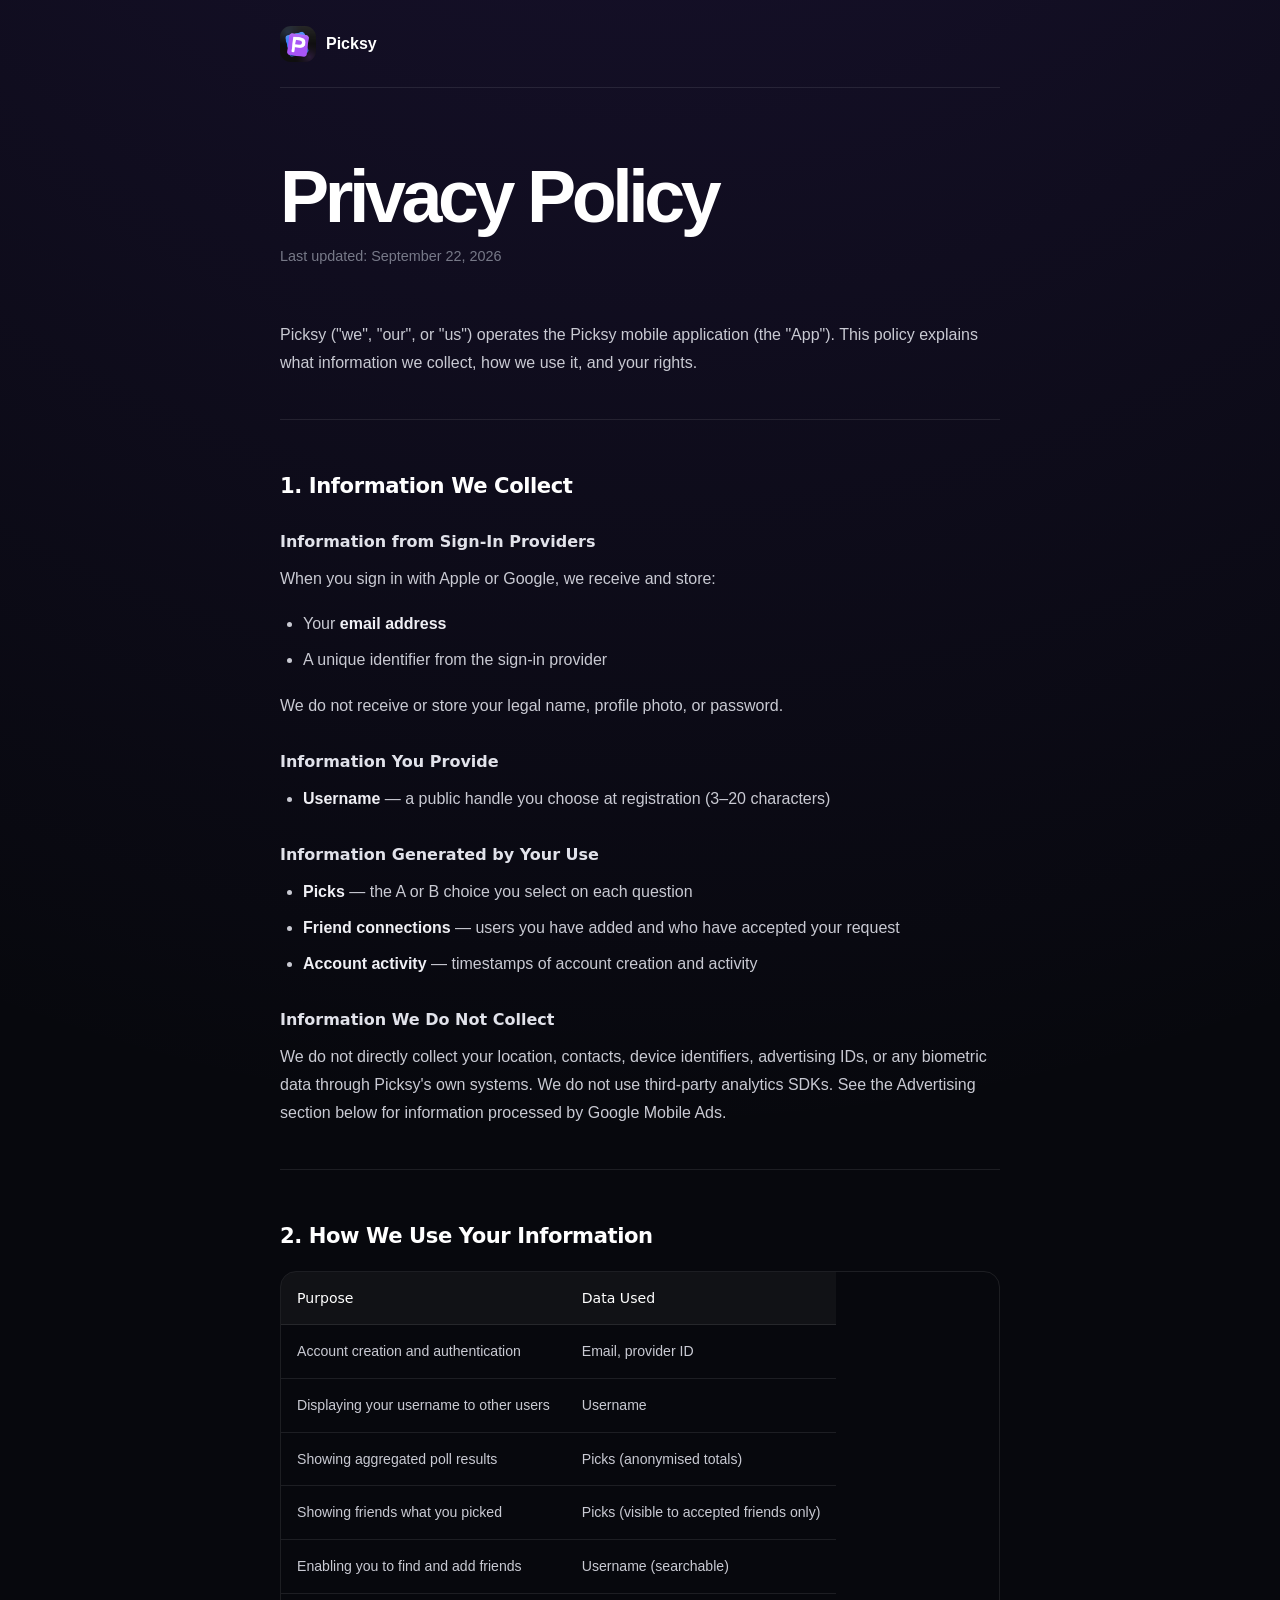
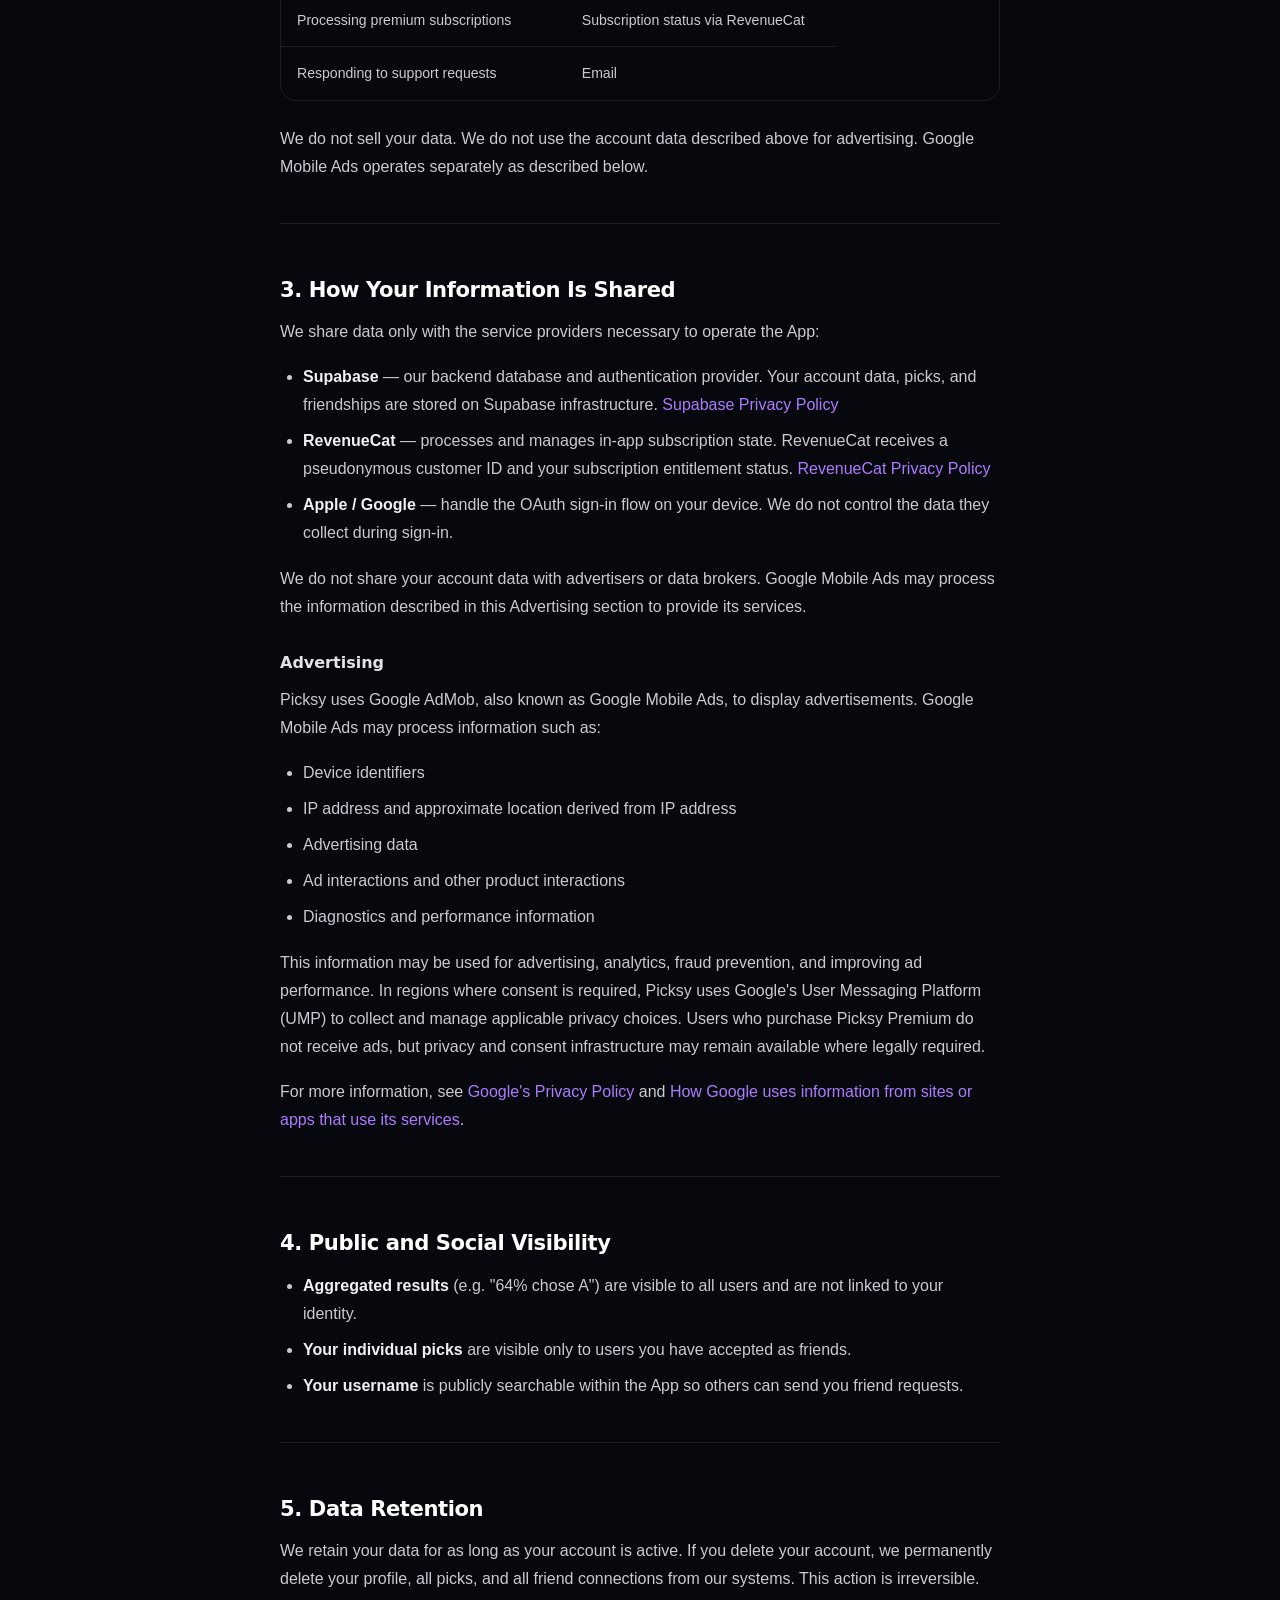
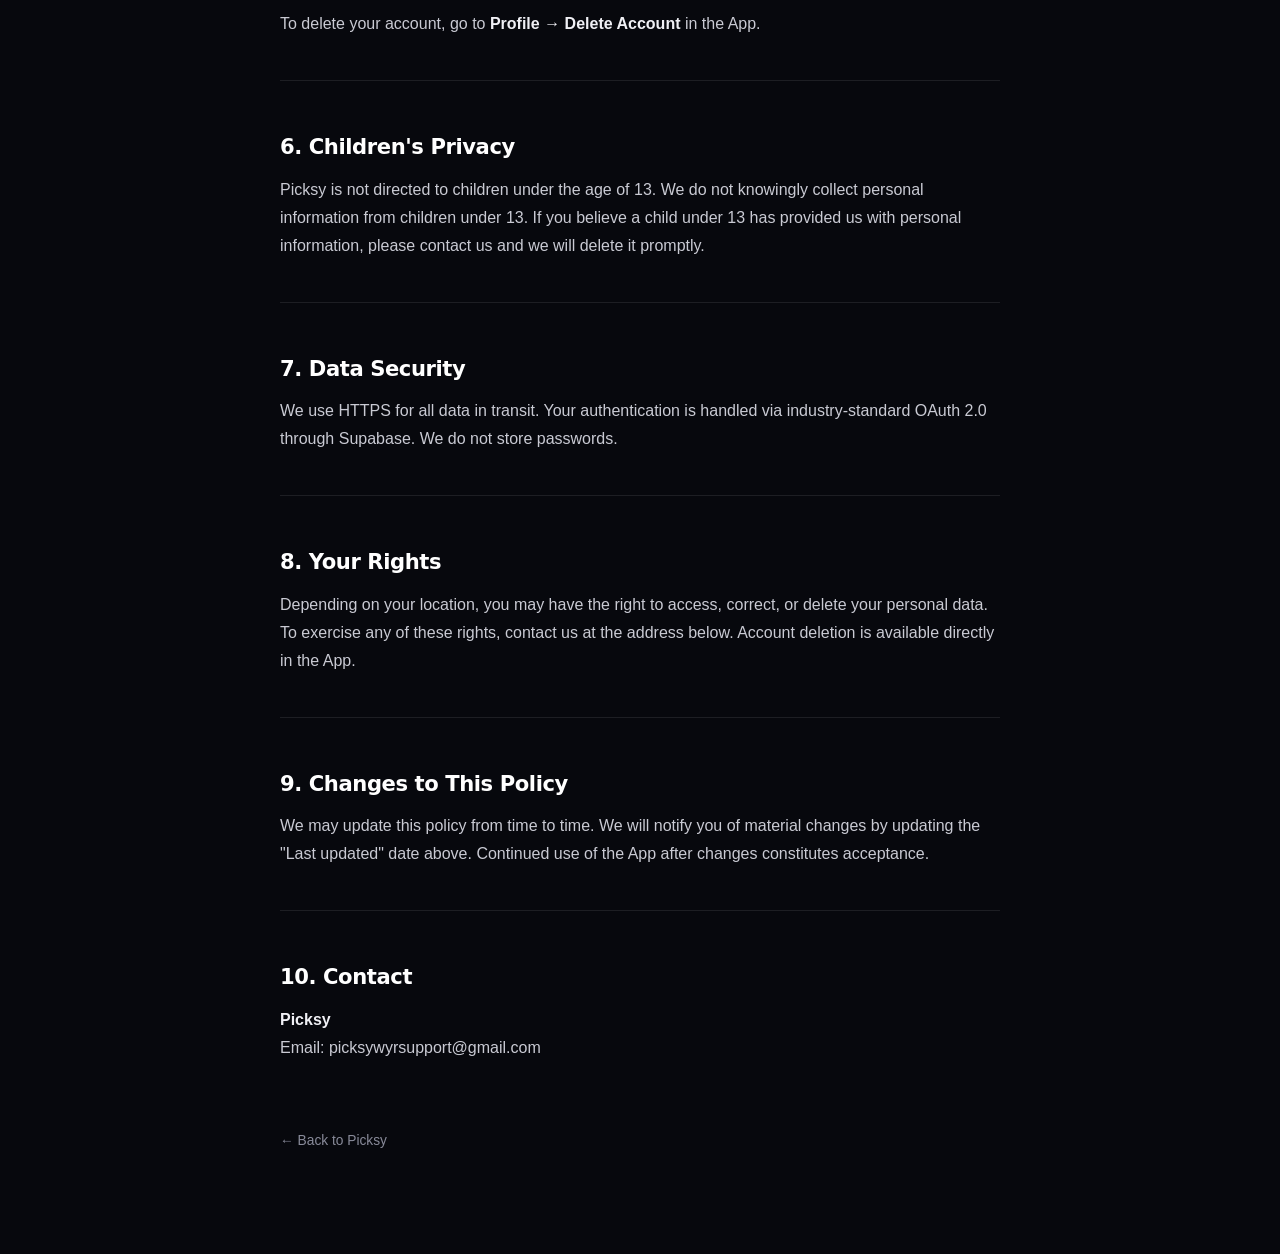
==== commit 414fd95d: "Disclose Google Mobile Ads in privacy policy" ====
--- a/privacy.html
+++ b/privacy.html
@@ -36,7 +36,7 @@
     <nav><a href="index.html"><img src="assets/picksy-icon-1024.png" alt="" width="36" height="36"> Picksy</a></nav>
 
     <h1>Privacy Policy</h1>
-    <p class="updated">Last updated: May 14, 2026</p>
+    <p class="updated">Last updated: September 22, 2026</p>
 
     <p>Picksy ("we", "our", or "us") operates the Picksy mobile application (the "App"). This policy explains what information we collect, how we use it, and your rights.</p>
 
@@ -65,7 +65,7 @@
     </ul>
 
     <h3>Information We Do Not Collect</h3>
-    <p>We do not collect your location, contacts, device identifiers, advertising IDs, or any biometric data. We do not use third-party analytics or advertising SDKs.</p>
+    <p>We do not directly collect your location, contacts, device identifiers, advertising IDs, or any biometric data through Picksy's own systems. We do not use third-party analytics SDKs. See the Advertising section below for information processed by Google Mobile Ads.</p>
 
     <hr>
 
@@ -86,7 +86,7 @@
       </tbody>
     </table>
 
-    <p>We do not sell your data. We do not use your data for advertising.</p>
+    <p>We do not sell your data. We do not use the account data described above for advertising. Google Mobile Ads operates separately as described below.</p>
 
     <hr>
 
@@ -97,7 +97,19 @@
       <li><strong>RevenueCat</strong> — processes and manages in-app subscription state. RevenueCat receives a pseudonymous customer ID and your subscription entitlement status. <a href="https://www.revenuecat.com/privacy">RevenueCat Privacy Policy</a></li>
       <li><strong>Apple / Google</strong> — handle the OAuth sign-in flow on your device. We do not control the data they collect during sign-in.</li>
     </ul>
-    <p>We do not share your data with any other third parties, advertisers, or data brokers.</p>
+    <p>We do not share your account data with advertisers or data brokers. Google Mobile Ads may process the information described in this Advertising section to provide its services.</p>
+
+    <h3>Advertising</h3>
+    <p>Picksy uses Google AdMob, also known as Google Mobile Ads, to display advertisements. Google Mobile Ads may process information such as:</p>
+    <ul>
+      <li>Device identifiers</li>
+      <li>IP address and approximate location derived from IP address</li>
+      <li>Advertising data</li>
+      <li>Ad interactions and other product interactions</li>
+      <li>Diagnostics and performance information</li>
+    </ul>
+    <p>This information may be used for advertising, analytics, fraud prevention, and improving ad performance. In regions where consent is required, Picksy uses Google's User Messaging Platform (UMP) to collect and manage applicable privacy choices. Users who purchase Picksy Premium do not receive ads, but privacy and consent infrastructure may remain available where legally required.</p>
+    <p>For more information, see <a href="https://policies.google.com/privacy">Google's Privacy Policy</a> and <a href="https://policies.google.com/technologies/partner-sites">How Google uses information from sites or apps that use its services</a>.</p>
 
     <hr>
 
--- a/styles.css
+++ b/styles.css
@@ -71,8 +71,8 @@
 .hero > *, .poll-stage, .poll-card, .choice-text { min-width: 0; }
 .eyebrow { display: inline-flex; align-items: center; gap: 9px; margin-bottom: 22px; color: #c8c9d5; font-size: 0.77rem; font-weight: 800; letter-spacing: 0.13em; text-transform: uppercase; }
 .eyebrow::before { width: 8px; height: 8px; border-radius: 50%; background: var(--lime); box-shadow: 0 0 18px var(--lime); content: ""; }
-.hero h1 { max-width: 660px; margin-bottom: 24px; font-size: clamp(3.6rem, 7vw, 6.8rem); font-weight: 850; letter-spacing: -0.072em; line-height: 0.88; }
-.hero h1 span { display: block; background: var(--gradient); background-clip: text; -webkit-background-clip: text; color: transparent; }
+.hero h1 { max-width: 660px; margin-bottom: 24px; font-size: clamp(3.6rem, 7vw, 6.8rem); font-weight: 850; letter-spacing: -0.072em; line-height: 0.94; }
+.hero h1 span { display: block; padding-bottom: 0.08em; background: var(--gradient); background-clip: text; -webkit-background-clip: text; color: transparent; }
 .hero-copy > p { max-width: 520px; color: var(--muted); font-size: clamp(1rem, 1.8vw, 1.18rem); line-height: 1.7; }
 .hero-actions { display: flex; align-items: center; gap: 18px; margin-top: 34px; }
 .primary-button { min-height: 56px; padding: 0 25px; }
